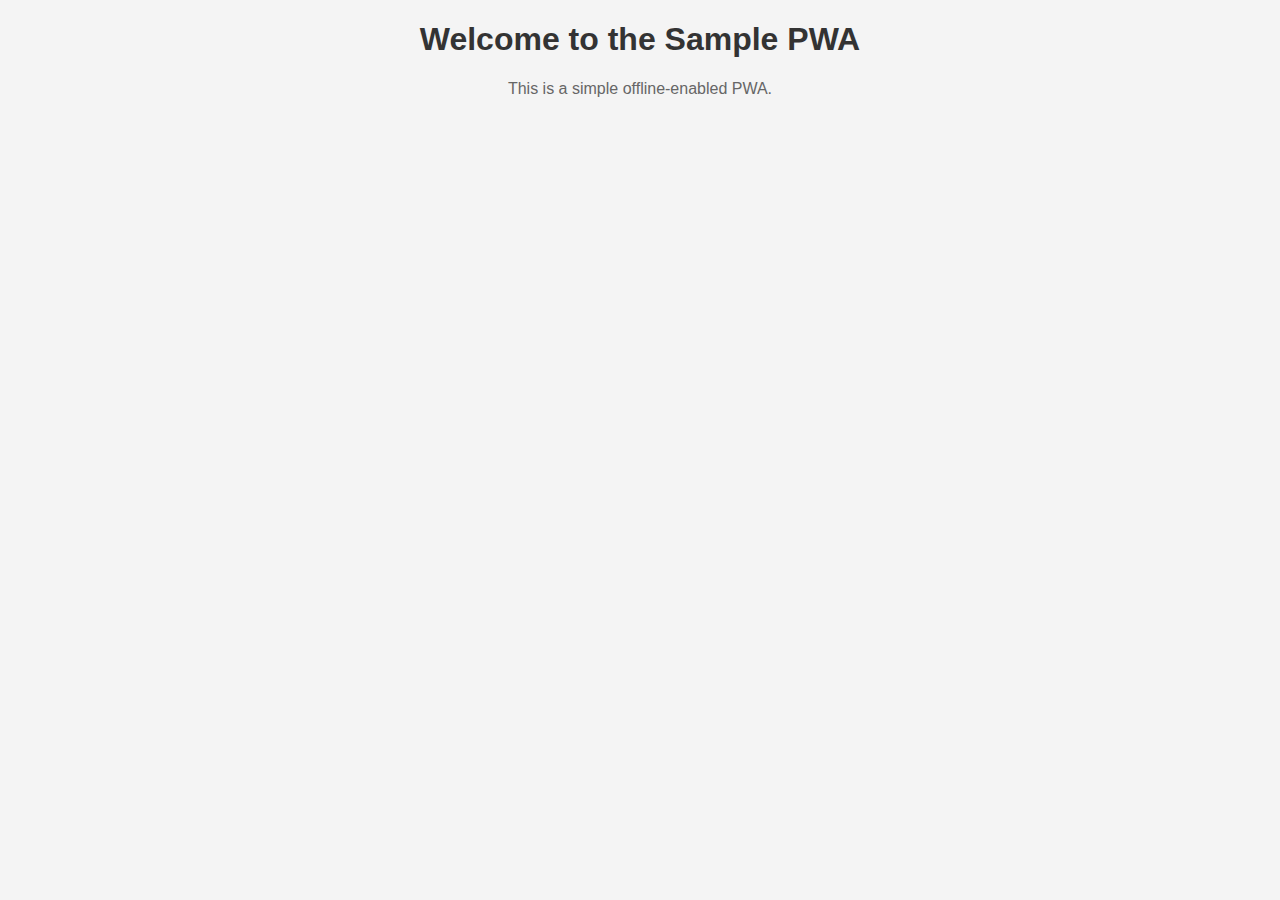
==== index.html @ da5dd13d "example" ====
<!DOCTYPE html>
<html lang="en">
<head>
    <meta charset="UTF-8">
    <meta name="viewport" content="width=device-width, initial-scale=1.0">
    <link rel="manifest" href="manifest.json">
    <meta name="theme-color" content="#000000">
    <title>Sample PWA</title>
    <link rel="stylesheet" href="styles.css">
    <script src="script.js" defer></script>
</head>
<body>
    <h1>Welcome to the Sample PWA</h1>
    <p>This is a simple offline-enabled PWA.</p>
</body>
</html>
---- styles.css ----
body {
    font-family: Arial, sans-serif;
    text-align: center;
    margin: 0;
    padding: 0;
    background-color: #f4f4f4;
}

h1 {
    color: #333;
}

p {
    color: #666;
}
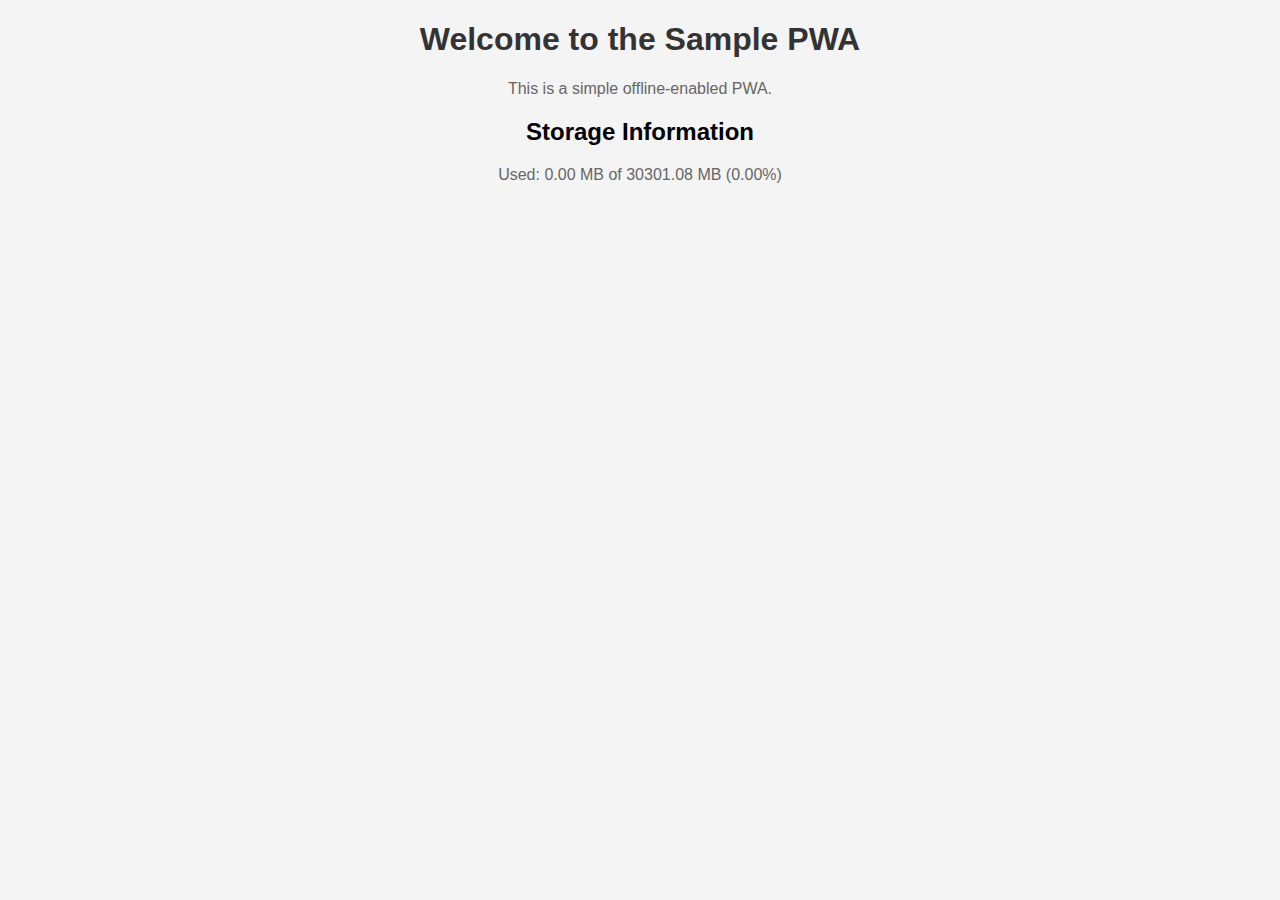
==== commit 921aa4da: "added tests. corrected the manifest file" ====
--- a/index.html
+++ b/index.html
@@ -12,5 +12,11 @@
 <body>
     <h1>Welcome to the Sample PWA</h1>
     <p>This is a simple offline-enabled PWA.</p>
+
+    <!-- Section to display storage usage -->
+    <div id="storage-info">
+        <h2>Storage Information</h2>
+        <p id="storage-usage">Checking storage usage...</p>
+    </div>
 </body>
-</html>+</html>
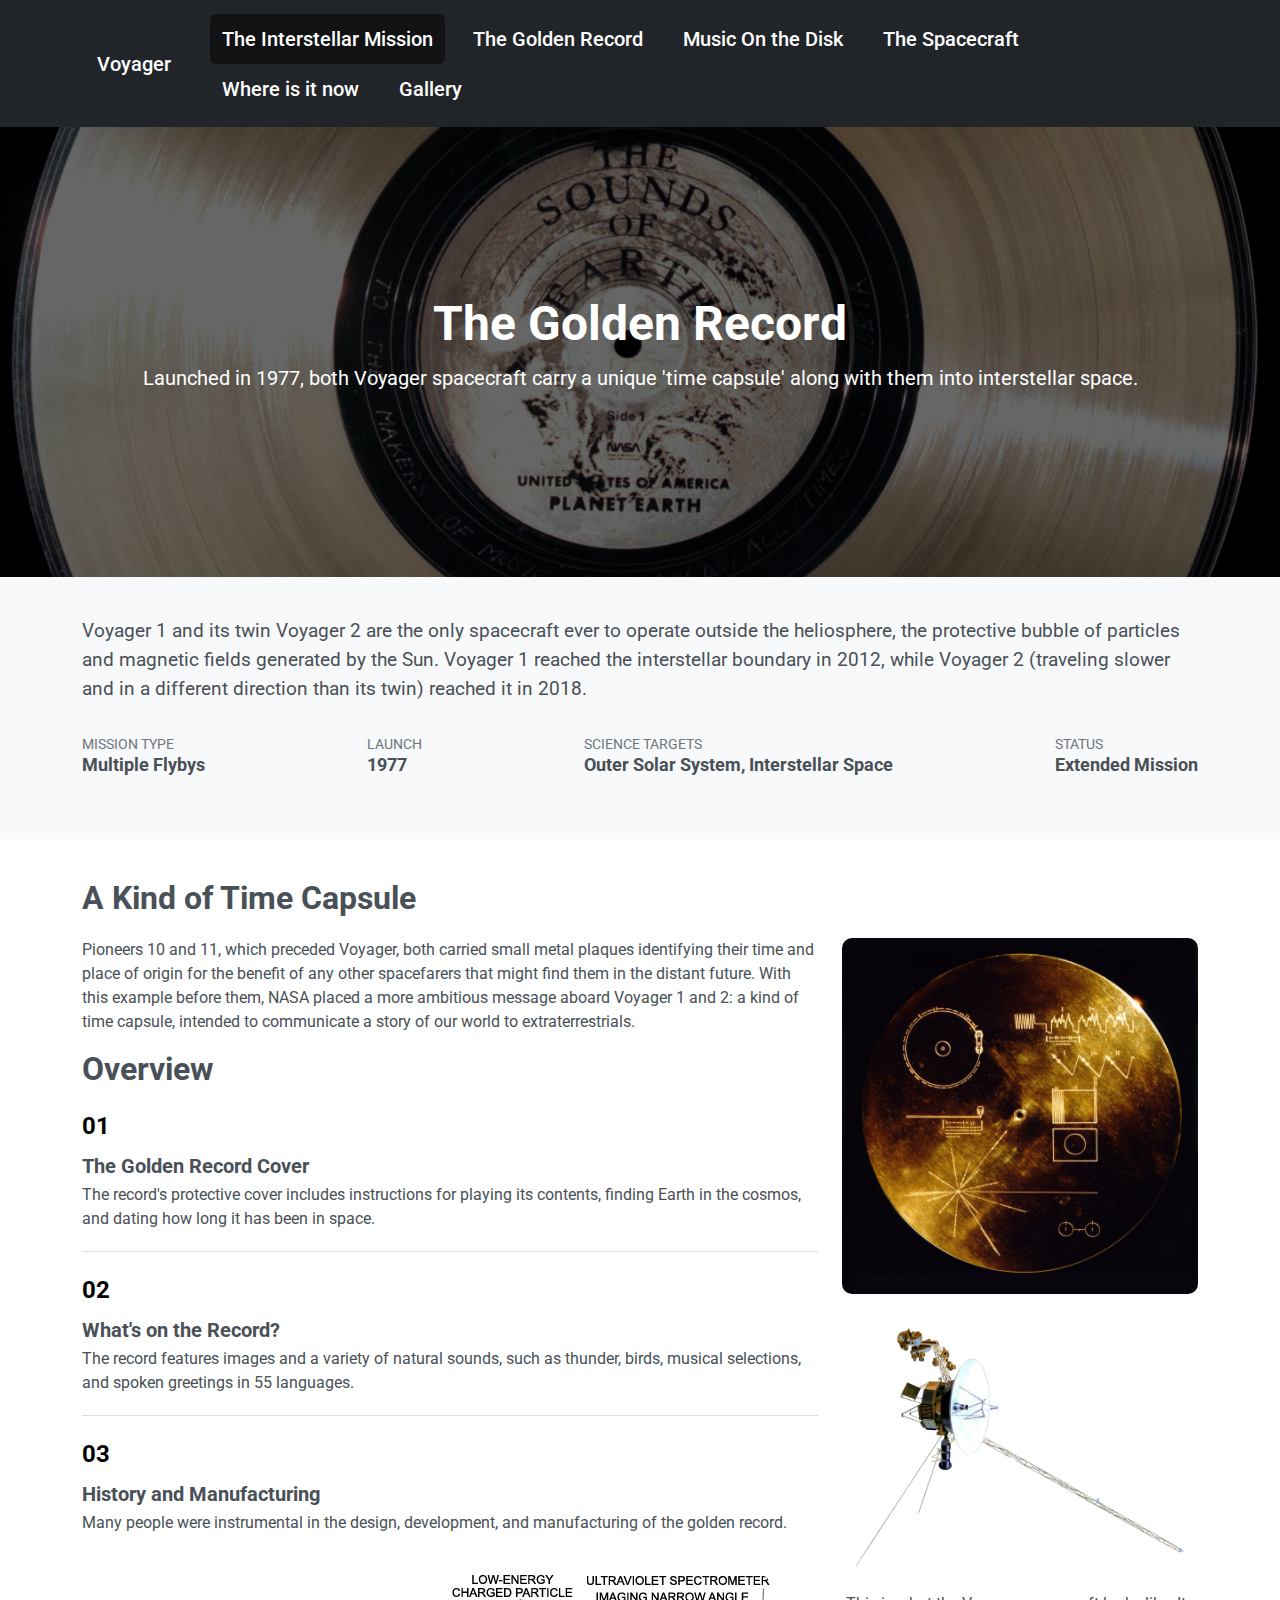
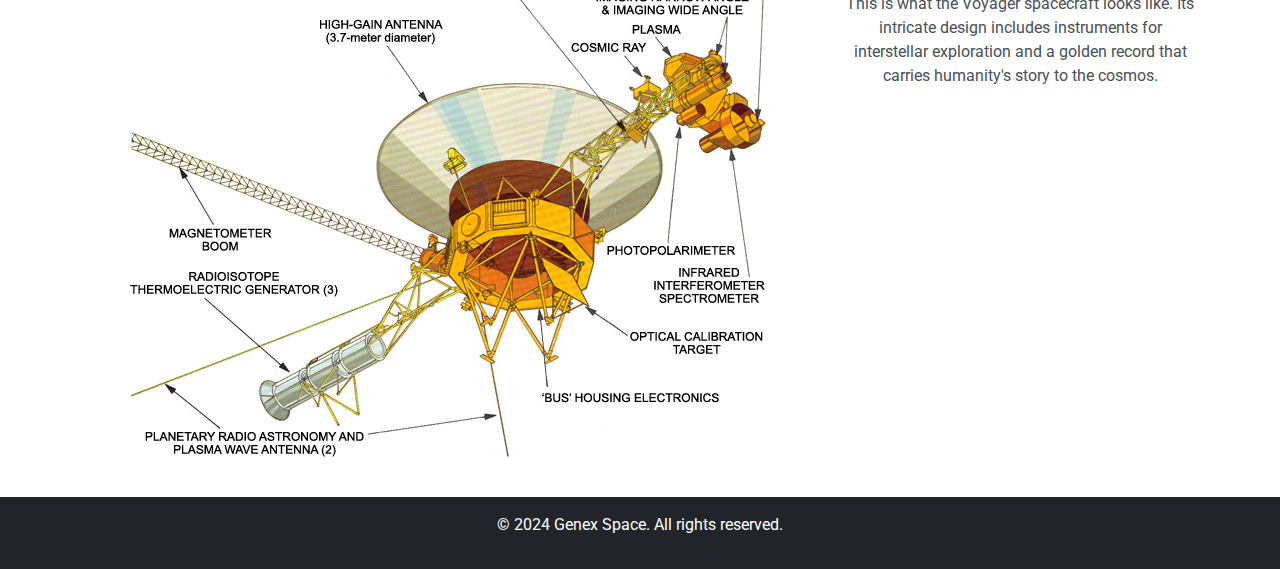
==== commit 6c4ce3a3: "content updated" ====
--- a/index.html
+++ b/index.html
@@ -1,22 +1,269 @@
 <!DOCTYPE html>
 <html lang="en">
 <head>
-    <meta charset="UTF-8">
-    <meta name="viewport" content="width=device-width, initial-scale=1.0">
-    <link rel="manifest" href="manifest.json">
-    <meta name="theme-color" content="#000000">
-    <title>Sample PWA</title>
-    <link rel="stylesheet" href="styles.css">
-    <script src="script.js" defer></script>
+  <meta charset="UTF-8">
+  <meta name="viewport" content="width=device-width, initial-scale=1.0">
+  <title>The Golden Record</title>
+  <!-- Bootstrap CSS -->
+  <link href="file/bootstrap.min.css" rel="stylesheet">
+  <!-- Google Fonts -->
+  <link href="https://fonts.googleapis.com/css2?family=Roboto:wght@400;700&display=swap" rel="stylesheet">
+  
+  <!-- Custom CSS -->
+  <style>
+    body {
+      font-family: 'Roboto', sans-serif;
+    }
+    .navbar {
+      background-color: #000;
+      font-size: 1.25rem; /* Enlarged menu */
+    }
+    .navbar a {
+      color: #fff !important;
+      font-weight: 500;
+      padding: 10px 15px; /* Larger spacing */
+    }
+    .navbar a:hover {
+      color: #ffc107 !important;
+    }
+
+    .hero {
+      position: relative;
+      background: url('file/voyager-gold-record-front.jpg') center/cover no-repeat;
+      height: 450px;
+      color: white;
+      display: flex;
+      align-items: center;
+      justify-content: center;
+    }
+    .hero::after {
+      content: '';
+      position: absolute;
+      top: 0;
+      left: 0;
+      width: 100%;
+      height: 100%;
+      background: rgba(0, 0, 0, 0.6);
+    }
+    .hero-content {
+      position: relative;
+      z-index: 1;
+      text-align: center;
+    }
+    .hero-content h1 {
+      font-size: 3rem;
+      font-weight: 700;
+    }
+    .hero-content p {
+      font-size: 1.25rem;
+      margin-top: 10px;
+    }
+
+    .info-section {
+      padding: 40px 20px;
+      background-color: #f8f9fa;
+    }
+    .info-section p {
+      font-size: 1.2rem;
+      margin-bottom: 30px;
+    }
+    .info-details {
+      display: flex;
+      justify-content: space-between;
+      flex-wrap: wrap;
+    }
+    .info-details div {
+      margin-bottom: 15px;
+    }
+    .info-details span {
+      display: block;
+      text-transform: uppercase;
+      font-size: 0.9rem;
+      color: #6c757d;
+    }
+    .info-details h6 {
+      font-weight: 700;
+      font-size: 1.1rem;
+    }
+
+    .overview-section {
+      padding: 40px 20px;
+    }
+    .overview-section h2 {
+      font-size: 2rem;
+      font-weight: 700;
+      margin-bottom: 20px;
+    }
+    .overview-list {
+      list-style: none;
+      padding: 0;
+      margin: 0;
+    }
+    .overview-list li {
+      margin-bottom: 20px;
+      border-bottom: 1px solid #ddd;
+      padding-bottom: 20px;
+    }
+    .overview-list li:last-child {
+      border-bottom: none;
+    }
+    .overview-list span {
+      font-weight: 700;
+      font-size: 1.5rem;
+      color: #000;
+    }
+    .overview-list h3 {
+      font-size: 1.25rem;
+      font-weight: 700;
+      margin-top: 10px;
+      margin-bottom: 5px;
+    }
+    .overview-list p {
+      margin: 0;
+      font-size: 1rem;
+    }
+    .overview-list a {
+      color: #d9534f;
+      font-weight: 700;
+      text-decoration: none;
+    }
+    .overview-list a:hover {
+      text-decoration: underline;
+    }
+
+    /* Ensure images are responsive and centered */
+    .disk-image, .spacecraft-image {
+      max-width: 100%;
+      border-radius: 10px;
+      display: block;      /* ensures block-level for centering */
+      margin: 0 auto;      /* centers horizontally */
+    }
+  </style>
 </head>
 <body>
-    <h1>Welcome to the Sample PWA</h1>
-    <p>This is a simple offline-enabled PWA.</p>
-
-    <!-- Section to display storage usage -->
-    <div id="storage-info">
-        <h2>Storage Information</h2>
-        <p id="storage-usage">Checking storage usage...</p>
-    </div>
+  <!-- Navbar with nav-pills -->
+  <nav class="navbar navbar-expand-lg navbar-dark bg-dark">
+    <div class="container">
+      <a class="navbar-brand" href="index.html">Voyager</a>
+      <button class="navbar-toggler" type="button" data-bs-toggle="collapse" data-bs-target="#navbarNav">
+        <span class="navbar-toggler-icon"></span>
+      </button>
+      <div class="collapse navbar-collapse" id="navbarNav">
+        <!-- Add nav-pills classes -->
+        <ul class="navbar-nav nav nav-pills ms-auto">
+          <li class="nav-item"><a class="nav-link active" href="index.html">The Interstellar Mission</a></li>
+          <li class="nav-item"><a class="nav-link " href="goldenrecord.html">The Golden Record</a></li>          <li class="nav-item">
+            <a class="nav-link " href="music.html">Music On the Disk</a>
+          </li>
+
+          <li class="nav-item"><a class="nav-link" href="spacecraft.html">The Spacecraft</a></li>
+          <li class="nav-item"><a class="nav-link" href="where.html">Where is it now</a></li>
+          <li class="nav-item"><a class="nav-link" href="gallery.html">Gallery</a></li>
+        </ul>
+      </div>
+    </div>
+  </nav>
+
+  <!-- Hero Section -->
+  <div class="hero">
+    <div class="hero-content">
+      <h1>The Golden Record</h1>
+      <p>Launched in 1977, both Voyager spacecraft carry a unique 'time capsule' along with them into interstellar space.</p>
+    </div>
+  </div>
+
+  <!-- Information Section -->
+  <div class="info-section">
+    <div class="container">
+      <p>
+        Voyager 1 and its twin Voyager 2 are the only spacecraft ever to operate outside the heliosphere, the protective bubble of particles and magnetic fields generated by the Sun. Voyager 1 reached the interstellar boundary in 2012, while Voyager 2 (traveling slower and in a different direction than its twin) reached it in 2018.
+      </p>
+      <div class="info-details">
+        <div>
+          <span>Mission Type</span>
+          <h6>Multiple Flybys</h6>
+        </div>
+        <div>
+          <span>Launch</span>
+          <h6>1977</h6>
+        </div>
+        <div>
+          <span>Science Targets</span>
+          <h6>Outer Solar System, Interstellar Space</h6>
+        </div>
+        <div>
+          <span>Status</span>
+          <h6>Extended Mission</h6>
+        </div>
+      </div>
+    </div>
+  </div>
+
+  <!-- Overview Section -->
+  <div class="overview-section">
+    <div class="container">
+      <h2>A Kind of Time Capsule</h2>
+      <div class="row">
+        <div class="col-md-8">
+          <p>
+            Pioneers 10 and 11, which preceded Voyager, both carried small metal plaques identifying their time and place of origin for the benefit of any other spacefarers that might find them in the distant future. With this example before them, NASA placed a more ambitious message aboard Voyager 1 and 2: a kind of time capsule, intended to communicate a story of our world to extraterrestrials.
+          </p>
+          <h2>Overview</h2>
+          <ul class="overview-list">
+            <li>
+              <span>01</span>
+              <h3>The Golden Record Cover</h3>
+              <p>The record's protective cover includes instructions for playing its contents, finding Earth in the cosmos, and dating how long it has been in space.</p>
+            </li>
+            <li>
+              <span>02</span>
+              <h3>What's on the Record?</h3>
+              <p>The record features images and a variety of natural sounds, such as thunder, birds, musical selections, and spoken greetings in 55 languages.</p>
+            </li>
+            <li>
+              <span>03</span>
+              <h3>History and Manufacturing</h3>
+              <p>Many people were instrumental in the design, development, and manufacturing of the golden record.</p>
+            </li>
+          </ul> <img 
+            src="file/instruments-3.jpg" 
+            alt="Voyager Golden Record" 
+            class="img-fluid disk-image d-block mx-auto"
+          >
+        </div>
+        <div class="col-md-4">
+          <!-- Centered & Responsive Image -->
+          <img 
+            src="file/voyager-golden-record-cover.jpg" 
+            alt="Voyager Golden Record" 
+            class="img-fluid disk-image d-block mx-auto"
+          >
+          <div class="text-center mt-4">
+            <!-- Centered & Responsive Image -->
+            <img 
+              src="file/Voyager_spacecraft_model.png" 
+              alt="Voyager Spacecraft Model" 
+              class="img-fluid spacecraft-image d-block mx-auto"
+            >
+            <p class="mt-3">
+              This is what the Voyager spacecraft looks like. Its intricate design 
+              includes instruments for interstellar exploration and a golden record that 
+              carries humanity's story to the cosmos.
+            </p>
+          </div>
+        </div>
+      </div>
+    </div>
+  </div>
+
+  <!-- Footer -->
+  <footer class="footer bg-dark text-white text-center py-3">
+    <div class="container">
+      <p>&copy; 2024 Genex Space. All rights reserved.</p>
+    </div>
+  </footer>
+
+  <!-- Offline Bootstrap JS -->
+  <script src="file/bootstrap.bundle.min.js"></script>
 </body>
 </html>
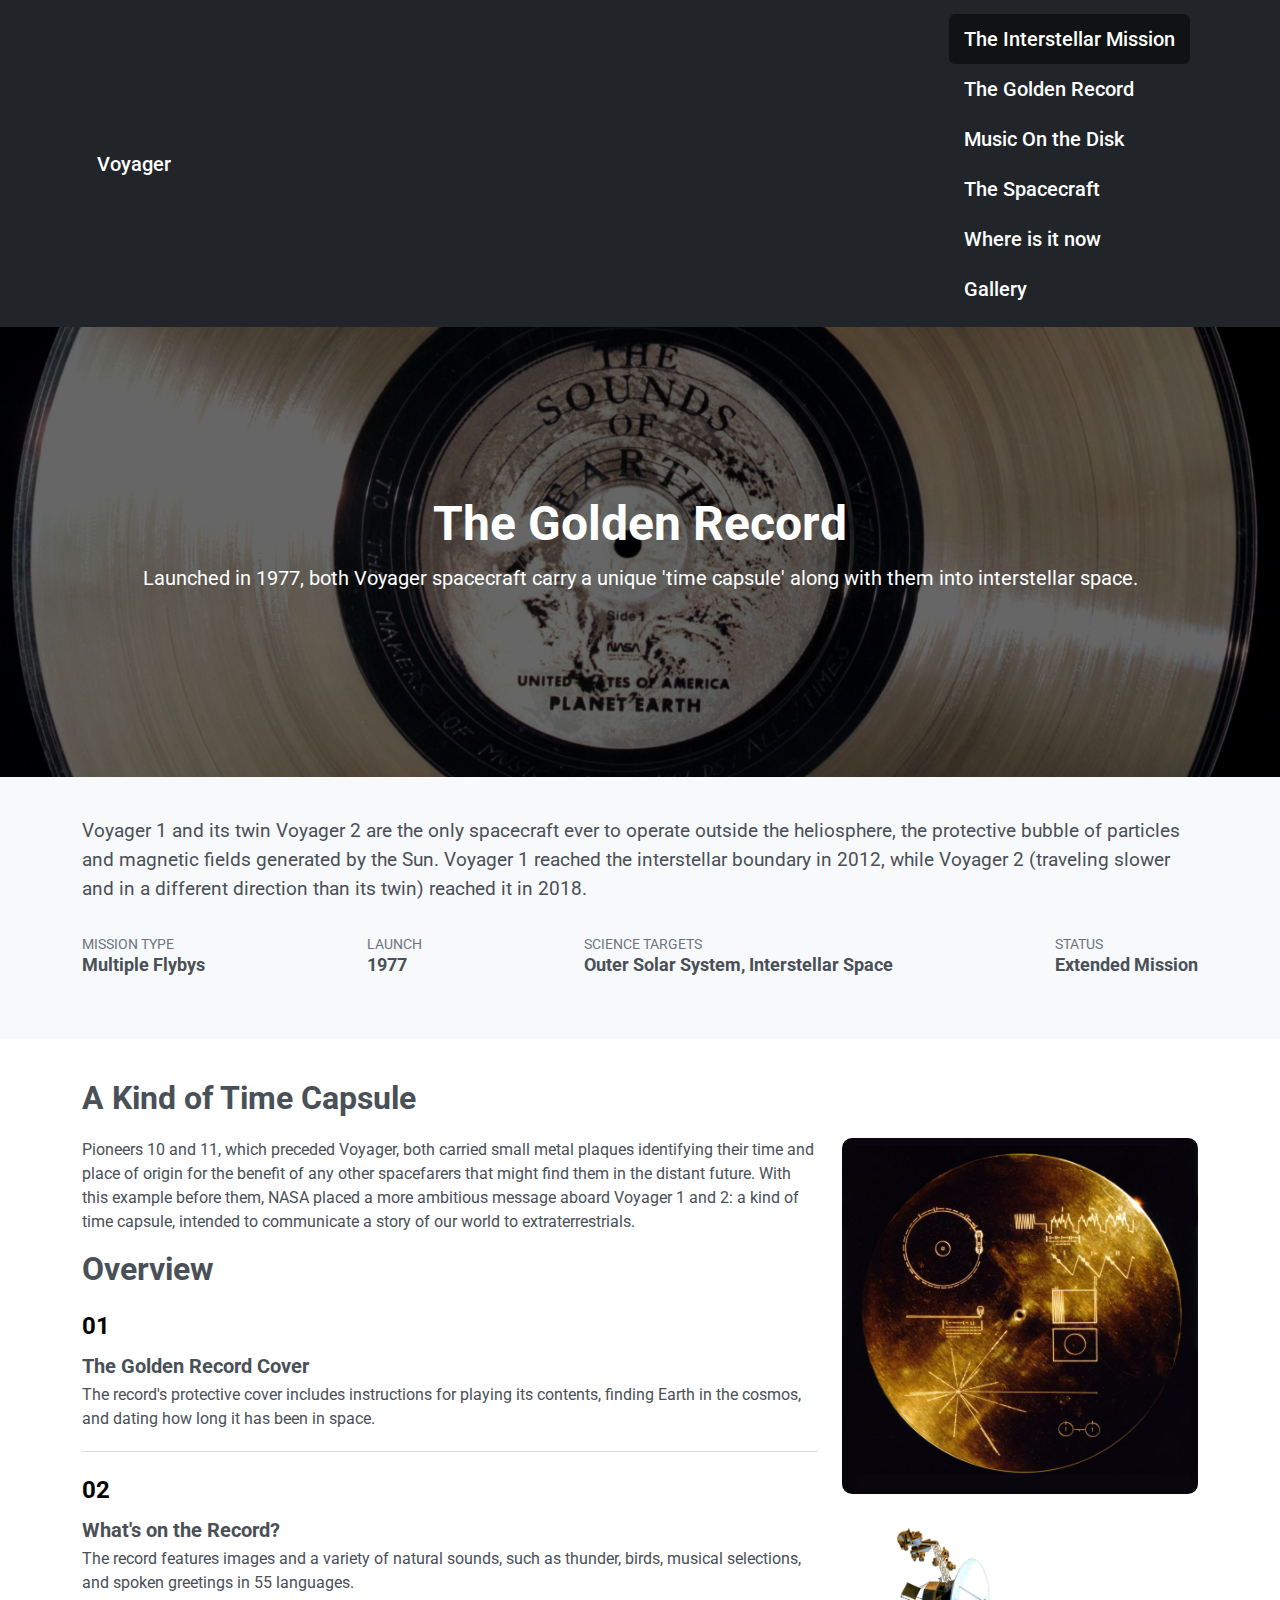
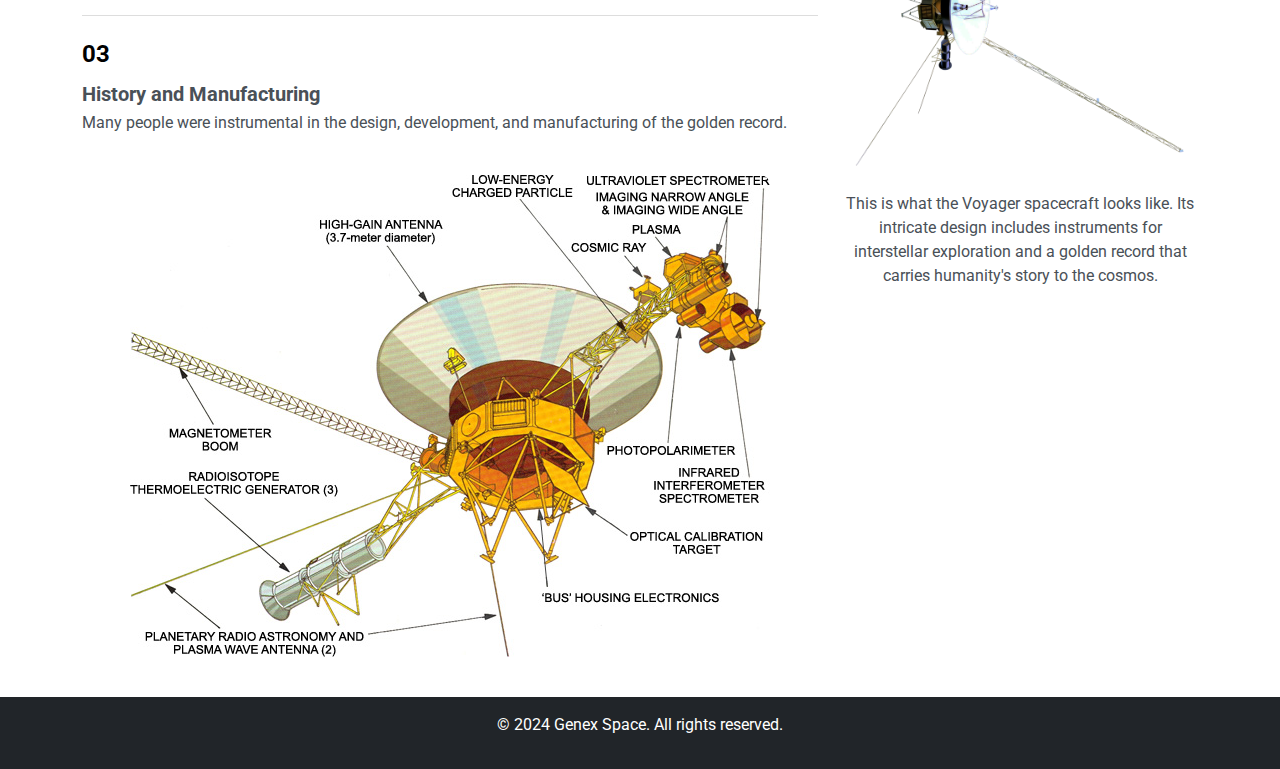
==== commit bf649e1a: "added other pages" ====
--- a/index.html
+++ b/index.html
@@ -142,27 +142,34 @@
 </head>
 <body>
   <!-- Navbar with nav-pills -->
-  <nav class="navbar navbar-expand-lg navbar-dark bg-dark">
-    <div class="container">
-      <a class="navbar-brand" href="index.html">Voyager</a>
-      <button class="navbar-toggler" type="button" data-bs-toggle="collapse" data-bs-target="#navbarNav">
-        <span class="navbar-toggler-icon"></span>
-      </button>
-      <div class="collapse navbar-collapse" id="navbarNav">
-        <!-- Add nav-pills classes -->
-        <ul class="navbar-nav nav nav-pills ms-auto">
-          <li class="nav-item"><a class="nav-link active" href="index.html">The Interstellar Mission</a></li>
-          <li class="nav-item"><a class="nav-link " href="goldenrecord.html">The Golden Record</a></li>          <li class="nav-item">
-            <a class="nav-link " href="music.html">Music On the Disk</a>
-          </li>
-
-          <li class="nav-item"><a class="nav-link" href="spacecraft.html">The Spacecraft</a></li>
-          <li class="nav-item"><a class="nav-link" href="where.html">Where is it now</a></li>
-          <li class="nav-item"><a class="nav-link" href="gallery.html">Gallery</a></li>
-        </ul>
-      </div>
-    </div>
-  </nav>
+  <nav class="navbar navbar-dark bg-dark">
+  <div class="container">
+    <!-- Brand -->
+    <a class="navbar-brand" href="index.html">Voyager</a>
+    <!-- Navigation List -->
+    <ul class="navbar-nav nav nav-pills ms-auto">
+      <li class="nav-item">
+        <a class="nav-link active" href="index.html">The Interstellar Mission</a>
+      </li>
+      <li class="nav-item">
+        <a class="nav-link" href="goldenrecord.html">The Golden Record</a>
+      </li>
+      <li class="nav-item">
+        <a class="nav-link" href="music.html">Music On the Disk</a>
+      </li>
+      <li class="nav-item">
+        <a class="nav-link" href="spacecraft.html">The Spacecraft</a>
+      </li>
+      <li class="nav-item">
+        <a class="nav-link" href="where.html">Where is it now</a>
+      </li>
+      <li class="nav-item">
+        <a class="nav-link" href="gallery.html">Gallery</a>
+      </li>
+    </ul>
+  </div>
+</nav>
+
 
   <!-- Hero Section -->
   <div class="hero">
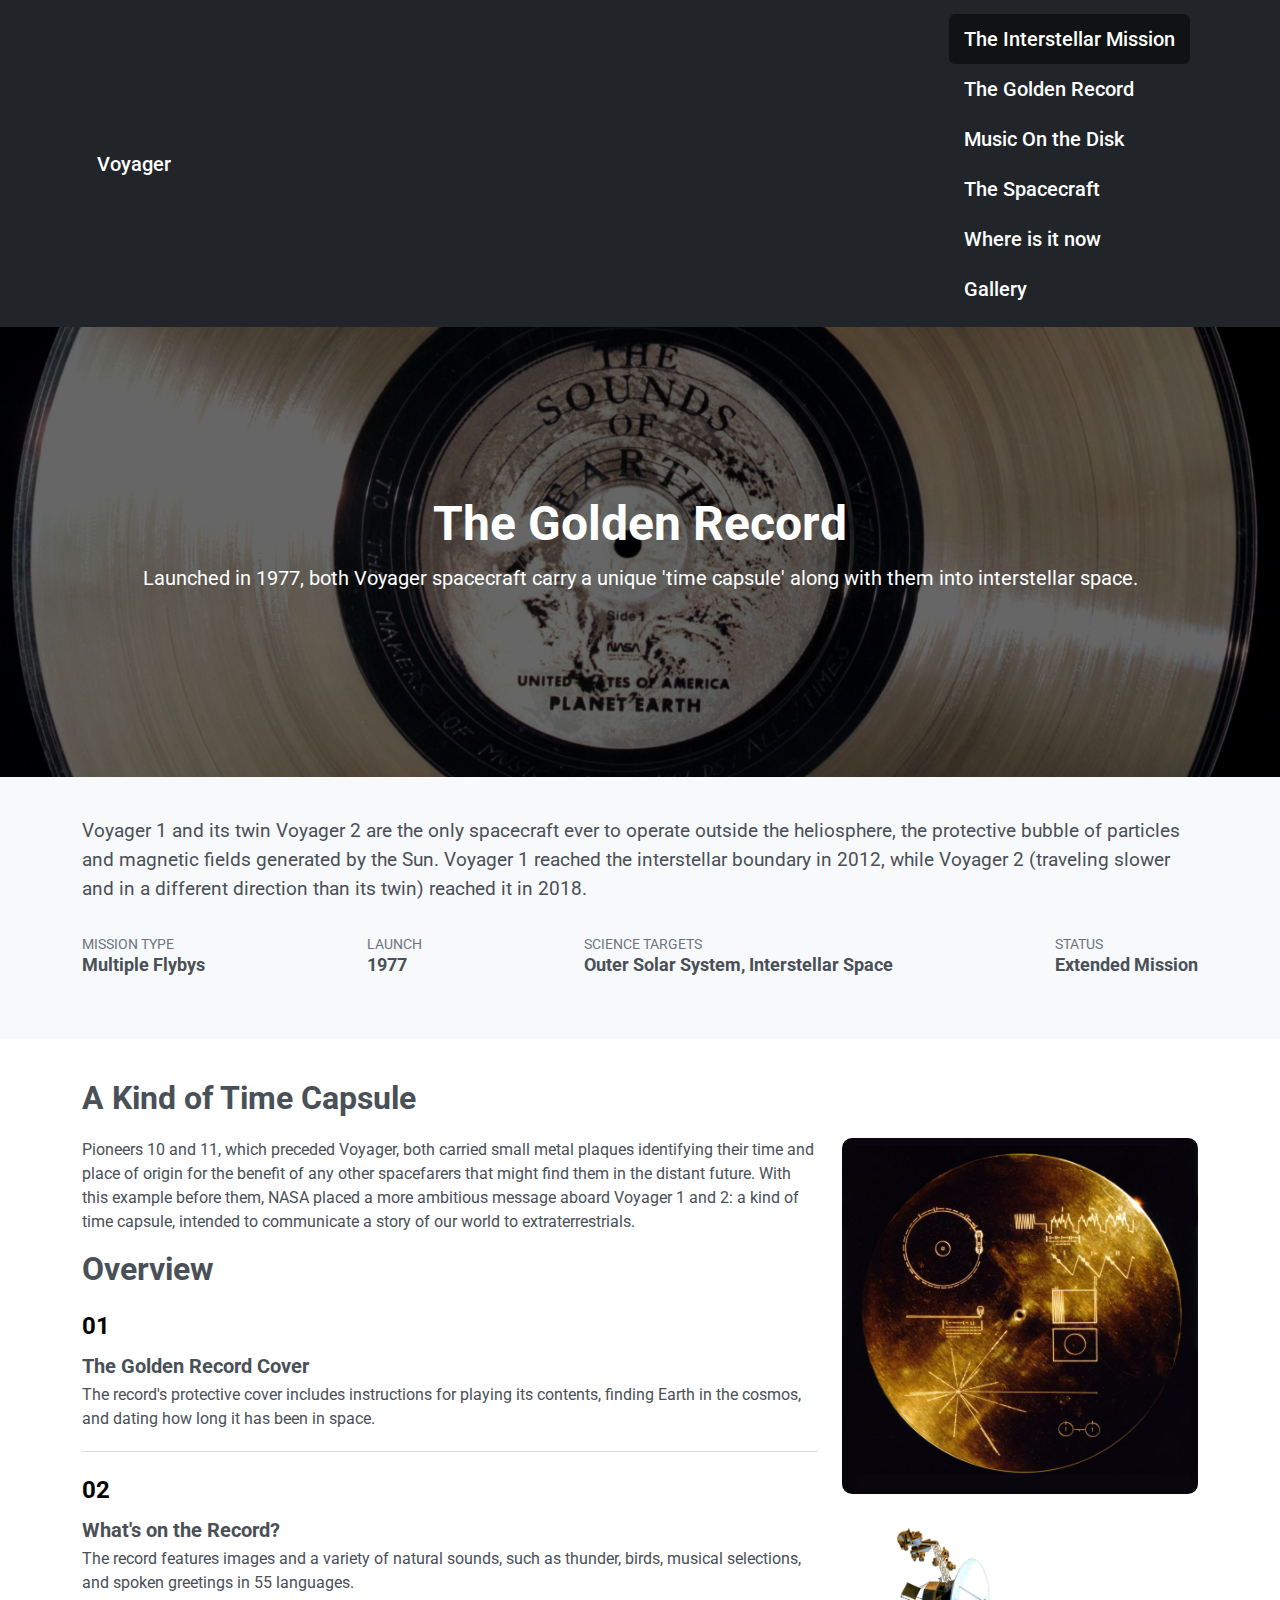
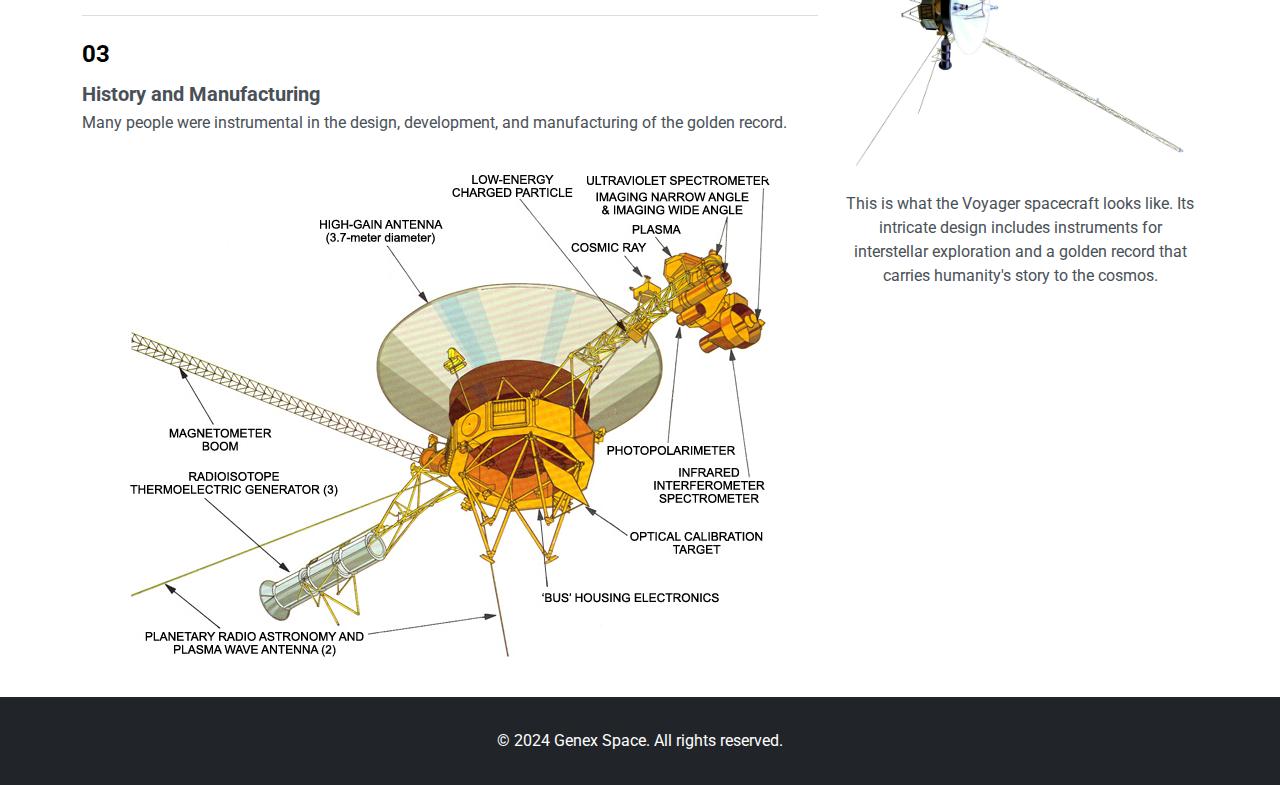
==== commit f2489f0d: "added the PWA workers" ====
--- a/index.html
+++ b/index.html
@@ -138,7 +138,30 @@
       display: block;      /* ensures block-level for centering */
       margin: 0 auto;      /* centers horizontally */
     }
-  </style>
+  </style><script>
+        if ('serviceWorker' in navigator) {
+            navigator.serviceWorker.register('/service-worker.js')
+                .then(() => console.log("Service Worker registered"))
+                .catch((error) => console.error("Service Worker registration failed:", error));
+
+            navigator.serviceWorker.addEventListener('message', (event) => {
+                if (event.data && event.data.action === 'updateComplete') {
+                    const updateMessage = document.getElementById('update-message');
+                    updateMessage.textContent = "The app has been updated. Please reload.";
+                    updateMessage.style.display = 'block';
+                }
+            });
+        }
+    </script>
+    <style>
+        #update-message {
+            display: none;
+            background-color: #f0c040;
+            color: #000;
+            padding: 10px;
+            text-align: center;
+        }
+    </style>
 </head>
 <body>
   <!-- Navbar with nav-pills -->
@@ -265,12 +288,12 @@
 
   <!-- Footer -->
   <footer class="footer bg-dark text-white text-center py-3">
-    <div class="container">
+    <div class="container"><p><div id="update-message"></div></p>
       <p>&copy; 2024 Genex Space. All rights reserved.</p>
     </div>
   </footer>
 
   <!-- Offline Bootstrap JS -->
-  <script src="file/bootstrap.bundle.min.js"></script>
+  <script src="file/bootstrap.min.js"></script>
 </body>
 </html>
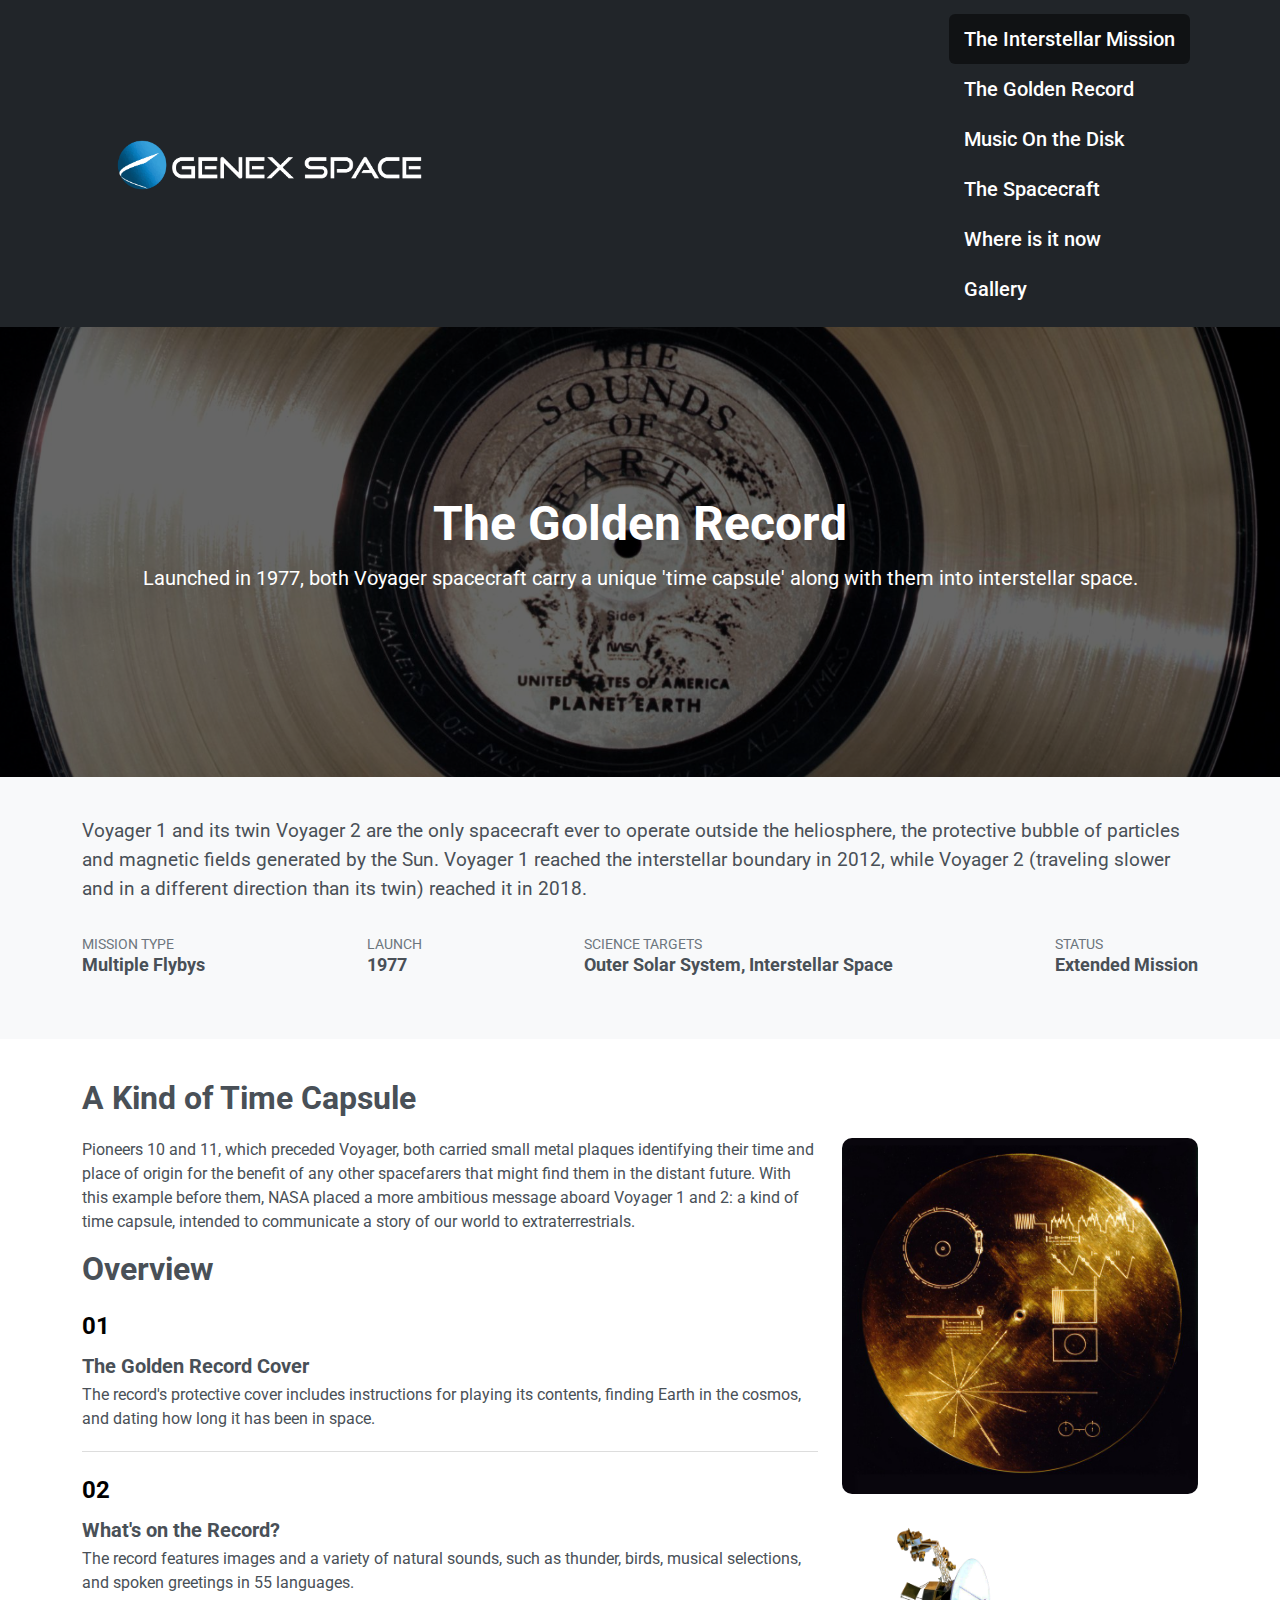
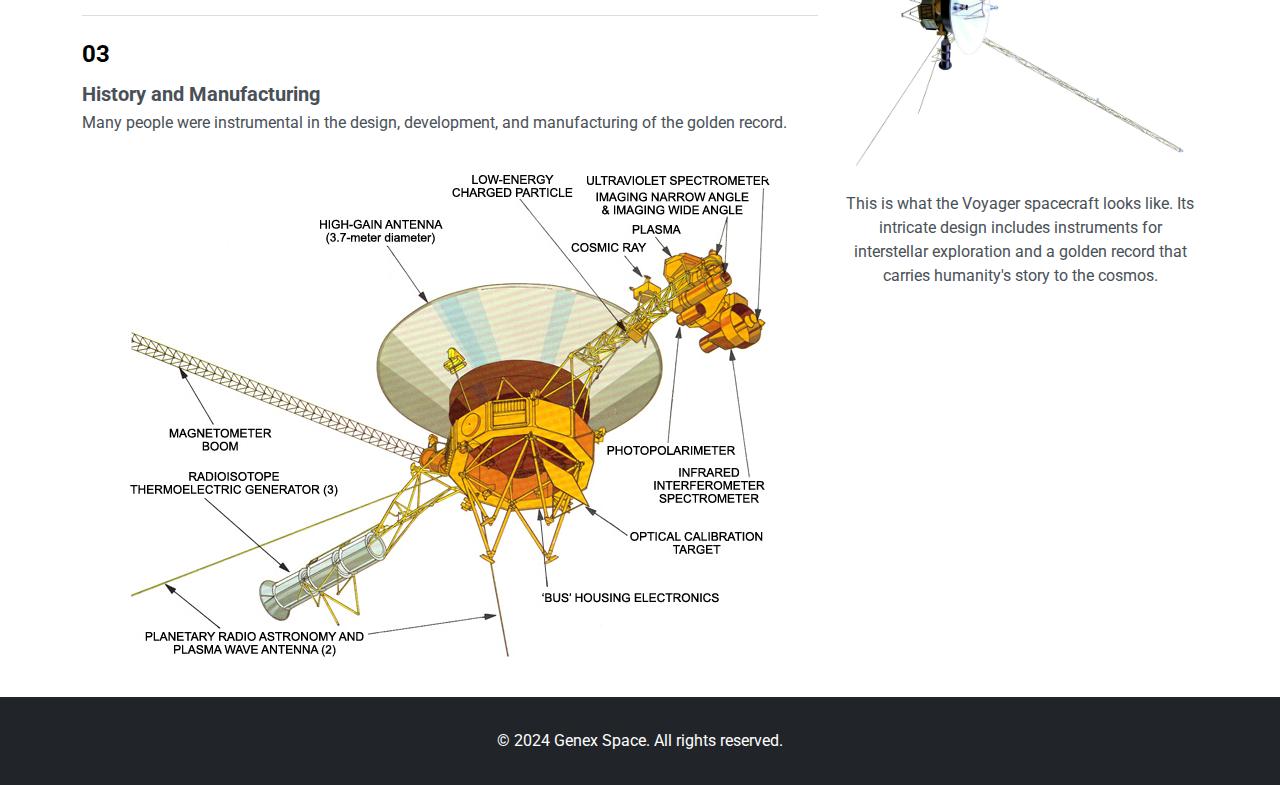
==== commit da062eeb: "added genex space logo" ====
--- a/index.html
+++ b/index.html
@@ -3,6 +3,8 @@
 <head>
   <meta charset="UTF-8">
   <meta name="viewport" content="width=device-width, initial-scale=1.0">
+      <link rel="manifest" href="manifest.json">
+
   <title>The Golden Record</title>
   <!-- Bootstrap CSS -->
   <link href="file/bootstrap.min.css" rel="stylesheet">
@@ -139,20 +141,21 @@
       margin: 0 auto;      /* centers horizontally */
     }
   </style><script>
-        if ('serviceWorker' in navigator) {
-            navigator.serviceWorker.register('/service-worker.js')
-                .then(() => console.log("Service Worker registered"))
-                .catch((error) => console.error("Service Worker registration failed:", error));
-
-            navigator.serviceWorker.addEventListener('message', (event) => {
-                if (event.data && event.data.action === 'updateComplete') {
-                    const updateMessage = document.getElementById('update-message');
-                    updateMessage.textContent = "The app has been updated. Please reload.";
-                    updateMessage.style.display = 'block';
-                }
-            });
-        }
-    </script>
+    if ('serviceWorker' in navigator) {
+        navigator.serviceWorker.register('/service-worker.js')
+            .then(() => console.log("Service Worker registered"))
+            .catch((error) => console.error("Service Worker registration failed:", error));
+
+        navigator.serviceWorker.addEventListener('message', (event) => {
+            if (event.data && event.data.action === 'updateComplete') {
+                const updateMessage = document.getElementById('update-message');
+                updateMessage.textContent = "The app has been updated. Please reload.";
+                updateMessage.style.display = 'block';
+            }
+        });
+    }
+</script>
+
     <style>
         #update-message {
             display: none;
@@ -168,7 +171,7 @@
   <nav class="navbar navbar-dark bg-dark">
   <div class="container">
     <!-- Brand -->
-    <a class="navbar-brand" href="index.html">Voyager</a>
+    <a class="navbar-brand" href="index.html"><img src="file/logo-long-01-2048x562.png" height="90"></a>
     <!-- Navigation List -->
     <ul class="navbar-nav nav nav-pills ms-auto">
       <li class="nav-item">
